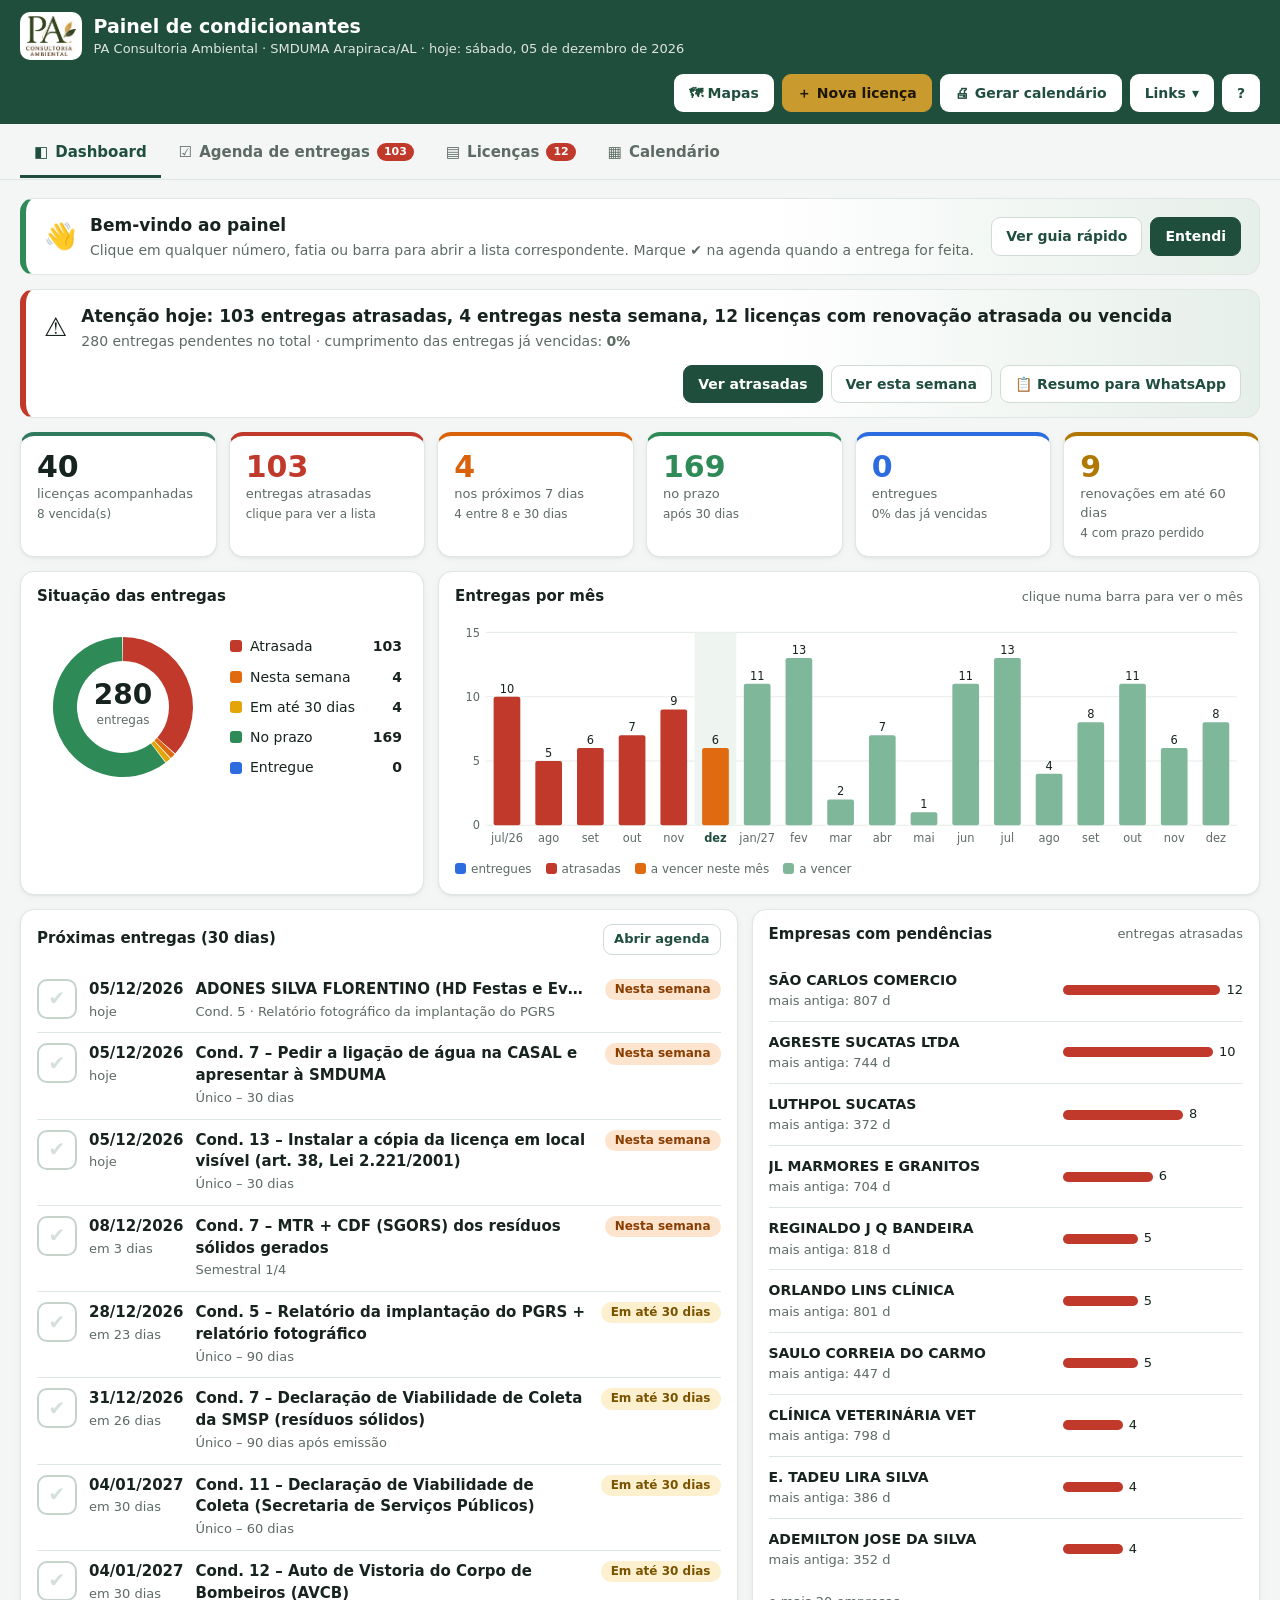
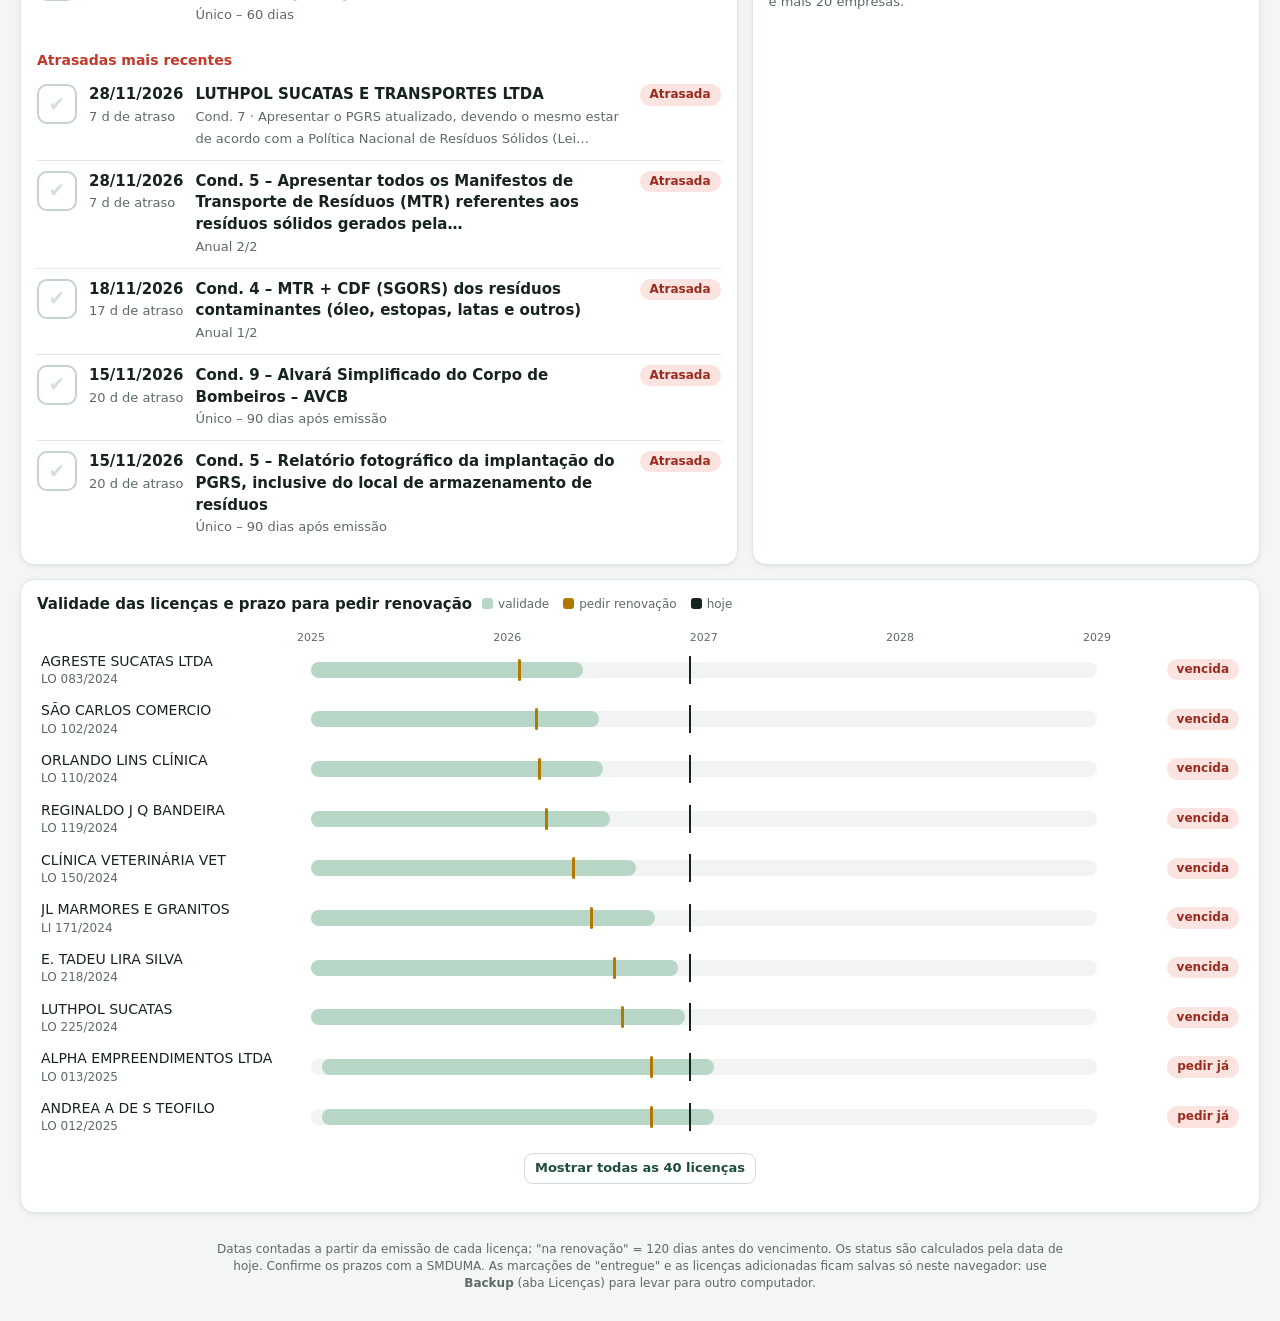
==== painel/index.html @ 6ff0b2ac "Painel de condicionantes com dashboard, integrado ao GeoMapa" ====
<!doctype html>
<html lang="pt-BR">
<head>
<meta charset="utf-8">
<meta name="viewport" content="width=device-width,initial-scale=1">
<meta name="robots" content="noindex,nofollow">
<title>Painel de Condicionantes – PA Consultoria Ambiental</title>
<link rel="icon" href="logo.png">
<link rel="stylesheet" href="painel.css">
</head>
<body>
<header class="topo">
  <div class="marca">
    <img src="logo.png" alt="PA Consultoria Ambiental">
    <div>
      <h1>Painel de condicionantes</h1>
      <p>PA Consultoria Ambiental · SMDUMA Arapiraca/AL · <span id="hoje"></span></p>
    </div>
  </div>
  <div class="acoes-topo">
    <a class="btn claro" href="../" title="GeoMapa: mapas de localização, áreas de influência, solos, clima…">🗺 Mapas</a>
    <button class="btn" id="bAdd" type="button"><span aria-hidden="true">＋</span> Nova licença</button>
    <button class="btn claro" id="bGen" type="button"><span aria-hidden="true">🖨</span> Gerar calendário</button>
    <details class="menu">
      <summary class="btn claro">Links <span aria-hidden="true">▾</span></summary>
      <div class="menu-itens">
        <a target="_blank" rel="noopener" href="https://drive.google.com/drive/folders/1wivzbvHLdpMhCEGJZJw2WgVI0yJBQmaX">📁 Pasta no Drive</a>
        <a target="_blank" rel="noopener" href="https://drive.google.com/drive/folders/1QnI1jaTgVv947vLa1w5iox1MEt_NHwgX">📅 Calendários por empresa</a>
        <a target="_blank" rel="noopener" href="https://docs.google.com/spreadsheets/d/1_EM94xSt45RF1JFJarbFYRyDFWI4pXDGDk1e0CPdX4o">📊 Planilha dashboard</a>
      </div>
    </details>
    <button class="btn icone claro" id="bAjuda" type="button" title="Como usar o painel" aria-label="Como usar o painel">?</button>
  </div>
</header>

<nav class="abas" id="abas" aria-label="Seções do painel">
  <button data-t="dash" class="on"><span aria-hidden="true">◧</span> Dashboard</button>
  <button data-t="ag"><span aria-hidden="true">☑</span> Agenda de entregas <b class="cont" id="cAg"></b></button>
  <button data-t="li"><span aria-hidden="true">▤</span> Licenças <b class="cont" id="cLi"></b></button>
  <button data-t="cl"><span aria-hidden="true">▦</span> Calendário</button>
</nav>

<main>
  <section id="dash" aria-label="Dashboard"></section>
  <section id="ag" hidden aria-label="Agenda de entregas"></section>
  <section id="li" hidden aria-label="Licenças"></section>
  <section id="cl" hidden aria-label="Calendário"></section>
</main>

<footer>
  Datas contadas a partir da emissão de cada licença; "na renovação" = 120 dias antes do vencimento. Os status são
  calculados pela data de hoje. Confirme os prazos com a SMDUMA. As marcações de "entregue" e as licenças adicionadas
  ficam salvas só neste navegador: use <b>Backup</b> (aba Licenças) para levar para outro computador.
</footer>

<div class="toast" id="toast" role="status" aria-live="polite"><span id="toastTxt"></span><button id="toastDesf" type="button" hidden>Desfazer</button></div>

<!-- detalhe da licença -->
<dialog id="dDet" class="painel-lateral"><div class="dh"><div><b id="detT"></b><small id="detS"></small></div><button class="fechar" type="button" data-fecha aria-label="Fechar">×</button></div><div class="db" id="detB"></div></dialog>

<!-- dia do calendário -->
<dialog id="dDia"><div class="dh"><div><b id="diaT"></b></div><button class="fechar" type="button" data-fecha aria-label="Fechar">×</button></div><div class="db" id="diaB"></div></dialog>

<!-- ajuda -->
<dialog id="dAjuda"><div class="dh"><div><b>Como usar o painel</b></div><button class="fechar" type="button" data-fecha aria-label="Fechar">×</button></div>
<div class="db ajuda">
  <ol class="passos">
    <li><b>Dashboard</b> mostra o que precisa de atenção agora: entregas atrasadas, as da semana, as renovações que se aproximam e quais empresas estão com pendências. Clique em qualquer número ou barra para ver a lista.</li>
    <li><b>Agenda de entregas</b> lista todas as condicionantes por data. Quando uma entrega for feita, marque <span class="tag t-ent">✔</span> na linha. Se marcar por engano, use <b>Desfazer</b>.</li>
    <li><b>Licenças</b> mostra cada licença com a validade e o andamento das entregas. Clique em <b>Detalhes</b> para ver tudo de uma empresa ou gerar o calendário em PDF.</li>
    <li><b>Calendário</b> mostra o mês. Clique num dia para ver as entregas dele.</li>
    <li><b>＋ Nova licença</b> cadastra uma licença: as datas das condicionantes são calculadas a partir da emissão.</li>
  </ol>
  <h4>Cores</h4>
  <p class="legenda-cores"><span class="tag t-atr">Atrasada</span> <span class="tag t-sem">Nesta semana</span> <span class="tag t-30">Em até 30 dias</span> <span class="tag t-ok">No prazo</span> <span class="tag t-ent">Entregue</span></p>
  <h4>Atalhos</h4>
  <p><kbd>/</kbd> busca na agenda · <kbd>1</kbd> a <kbd>4</kbd> trocam de aba · <kbd>N</kbd> nova licença</p>
  <p class="mut">As marcações ficam salvas neste navegador. Faça um <b>Backup</b> de vez em quando (aba Licenças) e use <b>Restaurar</b> em outro computador.</p>
</div></dialog>

<!-- nova licença -->
<dialog id="dAdd"><div class="dh"><div><b>Nova licença</b><small>As datas de entrega são calculadas a partir da emissão</small></div><button class="fechar" type="button" data-fecha aria-label="Fechar">×</button></div>
<div class="db"><form id="fAdd">
  <div class="etapa"><span class="num">1</span> Dados da licença</div>
  <div class="fm">
    <label class="w">Empresa (interessado)<input id="fNome" required autocomplete="off"></label>
    <label>CNPJ/CPF<input id="fCnpj" inputmode="numeric"></label>
    <label>Atividade (CNAE)<input id="fCnae"></label>
    <label>Tipo da licença<select id="fTipo"><option value="LO">Licença de Operação (LO)</option><option value="LI">Licença de Instalação (LI)</option><option value="LP">Licença Prévia (LP)</option></select></label>
    <label>Nº da licença<input id="fNum" required placeholder="ex.: 123/2026"></label>
    <label>Data de emissão<input type="date" id="fEmi" required></label>
    <label>Data de vencimento<input type="date" id="fVen" required><small class="mut">Preenchida com 2 anos ao escolher a emissão</small></label>
  </div>
  <div class="etapa"><span class="num">2</span> Condicionantes com entrega</div>
  <p class="mut">Use os atalhos para as condicionantes mais comuns ou preencha: nº, o que entregar e a periodicidade.</p>
  <div class="pre" id="pre"></div>
  <div class="cr cab" aria-hidden="true"><span>Nº</span><span>O que entregar</span><span>Periodicidade</span><span>Dias / data</span><span></span></div>
  <div id="cRows"></div>
  <button type="button" class="btn claro peq" id="bCond">＋ condicionante</button>
  <label class="check"><input type="checkbox" id="fRen" checked> Incluir o pedido de renovação (120 dias antes do vencimento)</label>
  <div class="etapa"><span class="num">3</span> Conferir e salvar</div>
  <div id="prev" class="prev"></div>
  <div class="rodape-form">
    <button type="button" class="btn claro" data-fecha>Cancelar</button>
    <button class="btn" value="0">Salvar</button>
    <button class="btn" value="1">Salvar e gerar calendário</button>
  </div>
</form></div></dialog>

<!-- gerar calendário -->
<dialog id="dGen"><div class="dh"><div><b>Gerar calendário da licença</b></div><button class="fechar" type="button" data-fecha aria-label="Fechar">×</button></div>
<div class="db">
  <label class="mut">Licença<input id="gBusca" list="gLista" placeholder="Digite o nome da empresa…" autocomplete="off"></label>
  <datalist id="gLista"></datalist>
  <p class="mut">Abre o calendário (tabela de entregas e calendário mensal) pronto para imprimir. Na janela de impressão escolha "Salvar como PDF" e orientação paisagem.</p>
  <div class="rodape-form"><button class="btn" id="bGenOk" type="button">Gerar / imprimir PDF</button></div>
</div></dialog>

<script src="painel.js"></script>
</body>
</html>
---- painel/painel.css ----
:root {
  --g: #1f4e3d; --g2: #2f7a5e; --g3: #e6efe9; --ouro: #c99a2e; --bg: #f3f6f4; --c: #fff; --t: #17231e; --m: #5d6b64;
  --ln: #dfe7e2; --red: #c0392b; --red2: #fbe3e0; --lar: #d9620b; --lar2: #fde4cf; --amb: #b07800; --amb2: #fdf0cf;
  --ok: #2e8b57; --ok2: #dff3e6; --blu: #2d6cdf; --blu2: #dfe8fb; --sombra: 0 1px 2px #0000000d, 0 2px 8px #0000000a;
}
* { box-sizing: border-box; }
html { scroll-padding-top: 70px; }
body { margin: 0; font: 15px/1.45 system-ui, "Segoe UI", Roboto, sans-serif; background: var(--bg); color: var(--t); }
button, input, select, textarea { font: inherit; color: inherit; }
a { color: var(--g2); }
[hidden] { display: none !important; }
.mut { color: var(--m); font-size: 13px; }
kbd { border: 1px solid var(--ln); border-bottom-width: 2px; border-radius: 4px; padding: 0 5px; font-size: 12px; background: #fff; }

/* topo */
.topo { background: var(--g); color: #fff; padding: 12px 20px; display: flex; gap: 14px; align-items: center; flex-wrap: wrap; }
.marca { display: flex; gap: 12px; align-items: center; min-width: 0; }
.marca img { height: 48px; background: #fff; border-radius: 10px; padding: 4px 6px; }
.marca h1 { font-size: 19px; margin: 0; }
.marca p { margin: 0; font-size: 13px; opacity: .85; }
.acoes-topo { margin-left: auto; display: flex; gap: 8px; flex-wrap: wrap; align-items: center; }
.btn { display: inline-flex; align-items: center; gap: 6px; background: var(--g); color: #fff; border: 1px solid var(--g); border-radius: 9px;
       padding: 8px 14px; cursor: pointer; text-decoration: none; font-weight: 600; font-size: 14px; white-space: nowrap; }
.btn:hover { filter: brightness(1.08); }
.btn.claro { background: #fff; color: var(--g); border-color: #cfdcd4; }
.btn.claro:hover { background: var(--g3); filter: none; }
.btn.perigo { background: #fff; color: var(--red); border-color: #efc2bc; }
.btn.peq { padding: 5px 10px; font-size: 13px; }
.btn.icone { width: 38px; justify-content: center; padding: 8px 0; }
.topo .btn { border-color: #ffffff55; }
.topo .btn:not(.claro) { background: var(--ouro); border-color: var(--ouro); color: #1d1606; }
.menu { position: relative; }
.menu summary { list-style: none; }
.menu summary::-webkit-details-marker { display: none; }
.menu-itens { position: absolute; right: 0; top: calc(100% + 6px); background: #fff; border: 1px solid var(--ln); border-radius: 10px;
              box-shadow: 0 8px 24px #0002; padding: 6px; z-index: 30; min-width: 230px; }
.menu-itens a { display: block; padding: 8px 10px; border-radius: 7px; color: var(--t); text-decoration: none; font-size: 14px; }
.menu-itens a:hover { background: var(--g3); }

/* abas */
.abas { position: sticky; top: 0; z-index: 20; display: flex; gap: 4px; padding: 8px 20px 0; background: var(--bg);
        border-bottom: 1px solid var(--ln); overflow-x: auto; }
.abas button { border: 0; background: none; padding: 10px 14px 12px; cursor: pointer; color: var(--m); font-weight: 600;
               border-bottom: 3px solid transparent; white-space: nowrap; display: flex; gap: 7px; align-items: center; }
.abas button:hover { color: var(--g); }
.abas button.on { color: var(--g); border-bottom-color: var(--g); }
.cont { background: var(--red); color: #fff; border-radius: 999px; font-size: 11px; padding: 1px 7px; min-width: 20px; text-align: center; }
.cont:empty { display: none; }

main { max-width: 1280px; margin: 0 auto; padding: 18px 20px; }
footer { text-align: center; color: var(--m); font-size: 12px; padding: 10px 20px 28px; max-width: 900px; margin: 0 auto; }

/* cartões e grade */
.card { background: var(--c); border: 1px solid var(--ln); border-radius: 14px; box-shadow: var(--sombra); }
.card > h3, .card-cab h3 { font-size: 15px; margin: 0; }
.card-cab { display: flex; align-items: center; gap: 10px; padding: 14px 16px 6px; flex-wrap: wrap; }
.card-cab .mut { margin-left: auto; }
.card-corpo { padding: 8px 16px 16px; }
.grade { display: grid; grid-template-columns: repeat(12, 1fr); gap: 14px; }
.c3 { grid-column: span 3; } .c4 { grid-column: span 4; } .c5 { grid-column: span 5; } .c6 { grid-column: span 6; }
.c7 { grid-column: span 7; } .c8 { grid-column: span 8; } .c12 { grid-column: span 12; }
@media (max-width: 980px) { .c3, .c4, .c5, .c6, .c7, .c8 { grid-column: span 12; } }

/* alerta do dia */
.alerta { display: flex; gap: 14px; align-items: center; padding: 14px 18px; border-radius: 14px; margin-bottom: 14px; flex-wrap: wrap;
          background: linear-gradient(90deg, #fff 0%, #fff 60%, var(--g3) 100%); border: 1px solid var(--ln); border-left: 6px solid var(--red); }
.alerta.bom { border-left-color: var(--ok); }
.alerta .ic { font-size: 26px; }
.alerta h2 { font-size: 17px; margin: 0; }
.alerta p { margin: 2px 0 0; color: var(--m); font-size: 14px; }
.alerta .acoes { margin-left: auto; display: flex; gap: 8px; flex-wrap: wrap; }

/* indicadores */
.kpis { display: grid; grid-template-columns: repeat(auto-fit, minmax(160px, 1fr)); gap: 12px; margin-bottom: 14px; }
.k { background: var(--c); border: 1px solid var(--ln); border-radius: 14px; padding: 14px 16px; cursor: pointer; text-align: left;
     box-shadow: var(--sombra); display: flex; flex-direction: column; gap: 2px; border-top: 4px solid var(--g2); transition: transform .12s; }
.k:hover { transform: translateY(-2px); }
.k b { font-size: 30px; line-height: 1.1; }
.k span { color: var(--m); font-size: 13px; }
.k small { color: var(--m); font-size: 12px; }
.k.r { border-top-color: var(--red); } .k.r b { color: var(--red); }
.k.l { border-top-color: var(--lar); } .k.l b { color: var(--lar); }
.k.a { border-top-color: var(--amb); } .k.a b { color: var(--amb); }
.k.o { border-top-color: var(--ok); } .k.o b { color: var(--ok); }
.k.b { border-top-color: var(--blu); } .k.b b { color: var(--blu); }

/* gráficos */
.rosca { display: flex; gap: 18px; align-items: center; flex-wrap: wrap; justify-content: center; }
.rosca svg { width: 170px; height: 170px; flex: none; }
.rosca .fatia { cursor: pointer; transition: opacity .15s; }
.rosca .fatia:hover { opacity: .8; }
.leg-lista { list-style: none; margin: 0; padding: 0; display: flex; flex-direction: column; gap: 6px; min-width: 180px; }
.leg-lista li { display: flex; align-items: center; gap: 8px; font-size: 14px; cursor: pointer; border-radius: 6px; padding: 2px 4px; }
.leg-lista li:hover { background: var(--g3); }
.leg-lista i { width: 12px; height: 12px; border-radius: 3px; flex: none; }
.leg-lista b { margin-left: auto; }
.barras svg { width: 100%; height: auto; display: block; }
.barras .col { cursor: pointer; }
.barras .col:hover rect { opacity: .85; }
.leg-linha { display: flex; gap: 14px; flex-wrap: wrap; font-size: 12px; color: var(--m); }
.leg-linha i { display: inline-block; width: 11px; height: 11px; border-radius: 3px; margin-right: 5px; vertical-align: -1px; }
.medidor { display: flex; align-items: center; gap: 14px; }
.medidor .num { font-size: 34px; font-weight: 700; color: var(--g); }
.trilho { height: 10px; background: var(--g3); border-radius: 999px; overflow: hidden; flex: 1; }
.trilho i { display: block; height: 100%; background: var(--g2); border-radius: 999px; }

/* listas */
.lista { list-style: none; margin: 0; padding: 0; }
.lista li { display: flex; gap: 12px; align-items: flex-start; padding: 10px 0; border-top: 1px solid var(--ln); }
.lista li:first-child { border-top: 0; }
.lista .data { min-width: 74px; }
.lista .data b { display: block; }
.lista .txt { flex: 1; min-width: 0; }
.lista .txt b { display: block; overflow: hidden; text-overflow: ellipsis; white-space: nowrap; }
.vazio { color: var(--m); padding: 16px 0; text-align: center; }
.rank li { align-items: center; cursor: pointer; }
.rank li:hover { background: #fafcfb; }
.rank .nome { flex: 1; min-width: 0; overflow: hidden; text-overflow: ellipsis; white-space: nowrap; font-size: 14px; }
.rank .bar { width: 38%; display: flex; gap: 6px; align-items: center; font-size: 13px; }
.rank .bar i { display: block; height: 10px; border-radius: 999px; background: var(--red); }

/* linha do tempo das licenças */
.gantt { display: flex; flex-direction: column; gap: 2px; }
.gl { display: grid; grid-template-columns: minmax(150px, 260px) 1fr 132px; gap: 10px; align-items: center; padding: 5px 4px; border-radius: 8px; cursor: pointer; }
.gl:hover { background: #f6faf8; }
.gl .nome { overflow: hidden; text-overflow: ellipsis; white-space: nowrap; font-size: 14px; }
.gl .nome small { display: block; color: var(--m); font-size: 12px; }
.gt { position: relative; height: 16px; background: #f1f4f2; border-radius: 999px; }
.gt .v { position: absolute; top: 0; bottom: 0; border-radius: 999px; background: #b8d6c6; }
.gt .r { position: absolute; top: -3px; bottom: -3px; width: 3px; background: var(--amb); border-radius: 2px; }
.gt .h { position: absolute; top: -6px; bottom: -6px; width: 2px; background: var(--t); }
.gl .quando { font-size: 13px; text-align: right; }
.gantt-eixo { display: grid; grid-template-columns: minmax(150px, 260px) 1fr 132px; gap: 10px; font-size: 11px; color: var(--m); padding: 0 4px; }
.gantt-eixo .eixo { position: relative; height: 16px; }
.gantt-eixo .eixo span { position: absolute; transform: translateX(-50%); white-space: nowrap; }
@media (max-width: 700px) { .gl, .gantt-eixo { grid-template-columns: 1fr; } .gl .quando { text-align: left; } .gantt-eixo .eixo { display: none; } }

/* etiquetas */
.tag { display: inline-block; border-radius: 999px; padding: 2px 10px; font-size: 12px; font-weight: 700; white-space: nowrap; }
.t-atr { background: var(--red2); color: #9a2a1e; } .t-sem { background: var(--lar2); color: #8a3d00; }
.t-30 { background: var(--amb2); color: #7a5300; } .t-ok { background: var(--ok2); color: #1d6b40; }
.t-ent { background: var(--blu2); color: #1f4fa8; } .t-ven { background: #eee; color: #555; }

/* barra de filtros */
.filtros { display: flex; gap: 10px; flex-wrap: wrap; margin-bottom: 10px; align-items: center; }
.filtros input[type=search], .filtros select { padding: 9px 12px; border: 1px solid var(--ln); border-radius: 9px; background: #fff; }
.filtros input[type=search] { flex: 1; min-width: 260px; }
.filtros select { max-width: 320px; }
.lista .txt b.sem-emp { white-space: normal; }
@media (max-width: 700px) { .filtros input[type=search], .filtros select { flex: 1 1 100%; max-width: none; min-width: 0; } .acoes-topo { margin-left: 0; } }
.chips { display: flex; gap: 8px; flex-wrap: wrap; margin-bottom: 10px; }
.chip { border: 1px solid var(--ln); background: #fff; border-radius: 999px; padding: 6px 13px; cursor: pointer; font-size: 14px; display: inline-flex; gap: 6px; align-items: center; }
.chip b { background: #eef2f0; border-radius: 999px; padding: 0 7px; font-size: 12px; }
.chip.on { background: var(--g); color: #fff; border-color: var(--g); } .chip.on b { background: #ffffff33; }
.chip.r.on { background: var(--red); border-color: var(--red); } .chip.l.on { background: var(--lar); border-color: var(--lar); }
.chip.a.on { background: var(--amb); border-color: var(--amb); } .chip.o.on { background: var(--ok); border-color: var(--ok); }
.chip.b.on { background: var(--blu); border-color: var(--blu); }
.resumo-filtro { font-size: 13px; color: var(--m); margin: 0 0 8px; }
.ferramentas { display: flex; gap: 8px; flex-wrap: wrap; margin: 12px 0; }

/* agenda */
.mes-cab { position: sticky; top: 52px; z-index: 5; background: var(--bg); padding: 12px 2px 6px; font-weight: 700; color: var(--g);
           display: flex; gap: 10px; align-items: baseline; }
.mes-cab .mut { text-transform: none; font-weight: 400; }
.ent { display: grid; grid-template-columns: 46px 100px 1fr auto; gap: 12px; align-items: center; padding: 10px 14px;
       background: #fff; border: 1px solid var(--ln); border-radius: 12px; margin-bottom: 6px; border-left: 5px solid var(--ok); }
.ent.atr { border-left-color: var(--red); } .ent.sem { border-left-color: var(--lar); } .ent.d30 { border-left-color: var(--amb); }
.ent.feito { border-left-color: var(--blu); background: #fafbfd; }
.ent.feito .oque { text-decoration: line-through; color: var(--m); }
.ent .data b { display: block; }
.ent .oque b { display: block; }
.ent .oque a { font-size: 13px; }
.ent .lado { display: flex; flex-direction: column; align-items: flex-end; gap: 4px; }
.marcar { width: 40px; height: 40px; border-radius: 10px; border: 2px solid #c5d3cb; background: #fff; cursor: pointer; font-size: 20px; color: #d5e0da;
          display: grid; place-items: center; transition: .15s; }
.marcar:hover { border-color: var(--blu); color: #9fb6e6; }
.marcar.on { background: var(--blu); border-color: var(--blu); color: #fff; }
@media (max-width: 700px) {
  .ent { grid-template-columns: 44px 1fr; }
  .ent .data { grid-column: 2; }
  .ent .oque { grid-column: 1 / -1; }
  .ent .lado { grid-column: 1 / -1; flex-direction: row; justify-content: space-between; align-items: center; }
  .ent .marcar { grid-row: 1; }
}
.mais { display: block; margin: 12px auto; }

/* licenças */
.lic-grade { display: grid; grid-template-columns: repeat(auto-fill, minmax(330px, 1fr)); gap: 12px; }
.lic { padding: 14px 16px; display: flex; flex-direction: column; gap: 8px; border-top: 4px solid var(--ok); }
.lic.atr { border-top-color: var(--red); } .lic.a { border-top-color: var(--amb); }
.lic h3 { margin: 0; font-size: 15px; }
.lic .linha { display: flex; gap: 8px; align-items: center; flex-wrap: wrap; font-size: 13px; color: var(--m); }
.lic .val { display: flex; justify-content: space-between; font-size: 12px; color: var(--m); }
.lic .acoes { display: flex; gap: 6px; flex-wrap: wrap; margin-top: auto; padding-top: 4px; }
.prog { display: flex; height: 8px; border-radius: 999px; overflow: hidden; background: #eef2f0; }
.prog i { display: block; height: 100%; }

/* calendário */
.mh { display: flex; align-items: center; gap: 8px; margin-bottom: 10px; flex-wrap: wrap; }
.mh h3 { margin: 0 8px; min-width: 180px; text-align: center; }
.cal { display: grid; grid-template-columns: repeat(7, 1fr); gap: 1px; background: var(--ln); border-radius: 12px; overflow: hidden; }
.cal > div { background: #fff; min-height: 96px; padding: 5px; font-size: 12px; cursor: pointer; display: flex; flex-direction: column; gap: 2px; }
.cal > div:hover { background: #f8fbf9; }
.cal .h { min-height: 0; background: #eaf1ed; font-weight: 700; text-align: center; cursor: default; }
.cal .o { background: #f5f7f6; cursor: default; }
.cal .hoje { outline: 2px solid var(--g2); outline-offset: -2px; }
.cal .dn { font-weight: 700; }
.ev { display: block; padding: 1px 5px; border-radius: 4px; background: var(--ok2); color: #1d6b40; white-space: nowrap; overflow: hidden; text-overflow: ellipsis; }
.ev.atr { background: var(--red2); color: #9a2a1e; } .ev.d30, .ev.sem { background: var(--amb2); color: #6b4500; }
.ev.feito { background: var(--blu2); color: #1f4fa8; text-decoration: line-through; } .ev.ven { background: #ecdcf8; color: #5c2a85; }
@media (max-width: 700px) { .cal > div { min-height: 58px; } .cal .ev { font-size: 0; height: 6px; padding: 0; } }

/* diálogos */
dialog { border: 0; border-radius: 16px; max-width: 820px; width: 94%; padding: 0; box-shadow: 0 20px 60px #0004; }
dialog::backdrop { background: #0d1a1466; }
dialog.painel-lateral { margin-right: 0; margin-top: 0; height: 100%; max-height: 100%; border-radius: 16px 0 0 16px; max-width: 640px; }
.dh { background: var(--g); color: #fff; padding: 14px 18px; display: flex; gap: 10px; align-items: flex-start; position: sticky; top: 0; z-index: 2; }
.dh small { display: block; opacity: .85; font-size: 13px; }
.fechar { margin-left: auto; background: none; border: 0; color: #fff; font-size: 26px; line-height: 1; cursor: pointer; }
.db { padding: 16px 18px; }
dialog:not(.painel-lateral) .db { max-height: 75vh; overflow: auto; }
.det-id { display: grid; grid-template-columns: repeat(auto-fit, minmax(140px, 1fr)); gap: 8px; margin-bottom: 12px; }
.det-id div { background: var(--g3); border-radius: 8px; padding: 7px 10px; font-size: 14px; }
.det-id b { display: block; font-size: 10px; text-transform: uppercase; color: var(--m); letter-spacing: .04em; }
.ajuda .passos li { margin-bottom: 8px; }
.ajuda h4 { margin: 14px 0 6px; }

/* formulário */
.etapa { display: flex; gap: 8px; align-items: center; font-weight: 700; color: var(--g); margin: 16px 0 8px; }
.etapa:first-child { margin-top: 0; }
.etapa .num { width: 24px; height: 24px; border-radius: 50%; background: var(--g); color: #fff; display: grid; place-items: center; font-size: 13px; }
.fm { display: grid; grid-template-columns: 1fr 1fr; gap: 10px; }
.fm label { display: flex; flex-direction: column; gap: 3px; font-size: 12px; color: var(--m); font-weight: 600; }
.fm .w { grid-column: 1 / -1; }
.fm input, .fm select, .filtros-g input, #gBusca { padding: 8px 10px; border: 1px solid var(--ln); border-radius: 8px; width: 100%; font-weight: 400; color: var(--t); }
#gBusca { margin: 6px 0 10px; font-size: 15px; }
.cr { display: grid; grid-template-columns: 56px 1fr 190px 120px 34px; gap: 6px; margin-bottom: 6px; }
.cr.cab { font-size: 11px; color: var(--m); font-weight: 700; text-transform: uppercase; margin-bottom: 2px; }
.cr input, .cr select { padding: 7px; border: 1px solid var(--ln); border-radius: 8px; min-width: 0; }
.cr .x { border: 1px solid #efc2bc; color: var(--red); background: #fff; border-radius: 8px; cursor: pointer; }
.pre { display: flex; gap: 6px; flex-wrap: wrap; margin: 6px 0 10px; }
.pre button { border: 1px dashed var(--g2); background: #f4faf6; color: var(--g); border-radius: 999px; padding: 4px 10px; font-size: 13px; cursor: pointer; }
.check { display: flex; gap: 8px; align-items: center; font-size: 14px; margin: 10px 0; }
.check input { width: 18px; height: 18px; }
.prev { background: #f7faf8; border: 1px solid var(--ln); border-radius: 10px; padding: 10px 12px; font-size: 13px; max-height: 200px; overflow: auto; }
.prev table { width: 100%; border-collapse: collapse; }
.prev td { padding: 3px 6px; border-bottom: 1px solid var(--ln); }
.rodape-form { display: flex; gap: 8px; justify-content: flex-end; flex-wrap: wrap; margin-top: 14px; }
@media (max-width: 700px) { .fm { grid-template-columns: 1fr; } .cr { grid-template-columns: 50px 1fr 1fr; } .cr.cab { display: none; } }

table.t { width: 100%; border-collapse: collapse; }
.t td, .t th { padding: 8px 8px; border-bottom: 1px solid var(--ln); text-align: left; vertical-align: top; }
.t th { font-size: 11px; text-transform: uppercase; color: var(--m); letter-spacing: .04em; }

/* aviso */
.toast { position: fixed; bottom: 22px; left: 50%; transform: translate(-50%, 20px); background: #17231e; color: #fff; padding: 10px 12px 10px 18px;
         border-radius: 12px; z-index: 99; opacity: 0; transition: .25s; pointer-events: none; display: flex; gap: 14px; align-items: center; box-shadow: 0 8px 24px #0004; }
.toast.on { opacity: 1; transform: translate(-50%, 0); pointer-events: auto; }
.toast button { background: none; border: 1px solid #ffffff55; color: #ffd875; border-radius: 8px; padding: 4px 10px; cursor: pointer; font-weight: 700; }

/* impressão da agenda */
@media print {
  .topo .acoes-topo, .abas, .filtros, .chips, .ferramentas, footer, .marcar, .mais { display: none !important; }
  body { background: #fff; } main { padding: 0; } .ent { break-inside: avoid; box-shadow: none; } .mes-cab { position: static; }
}
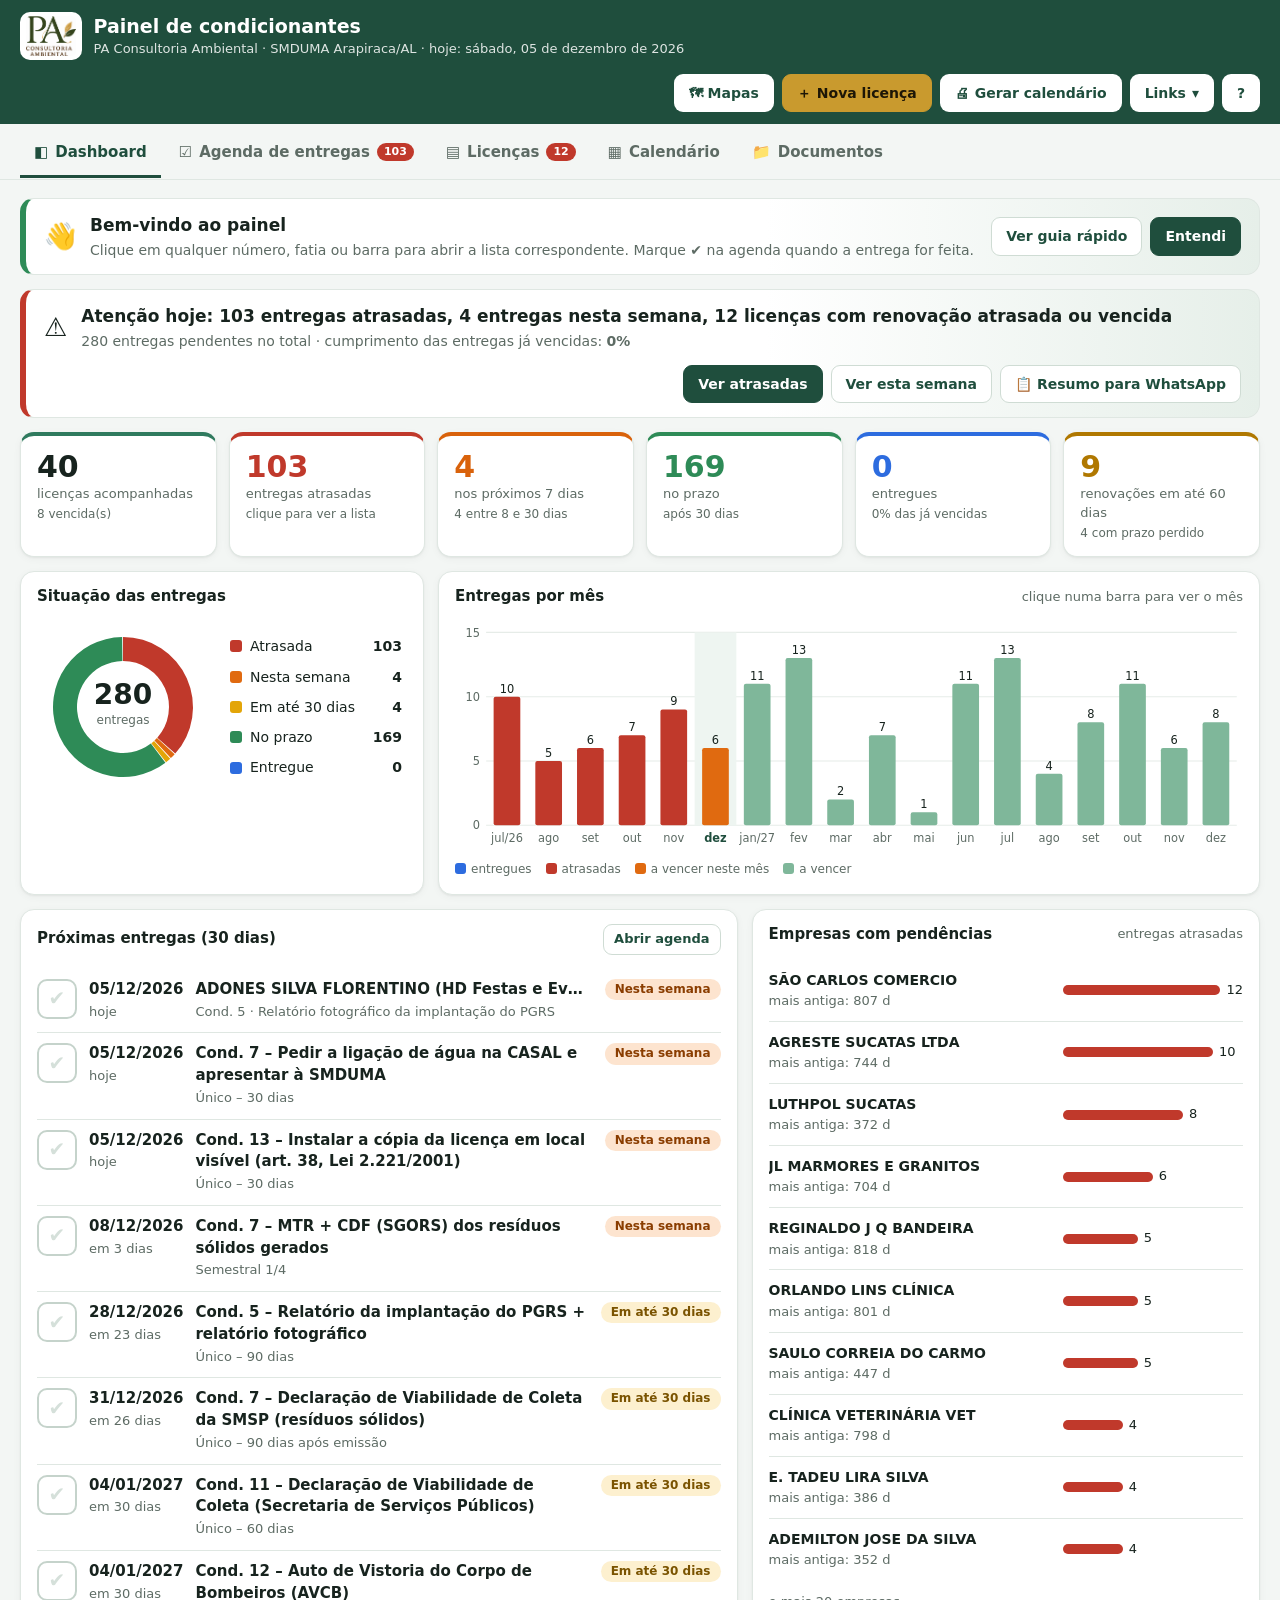
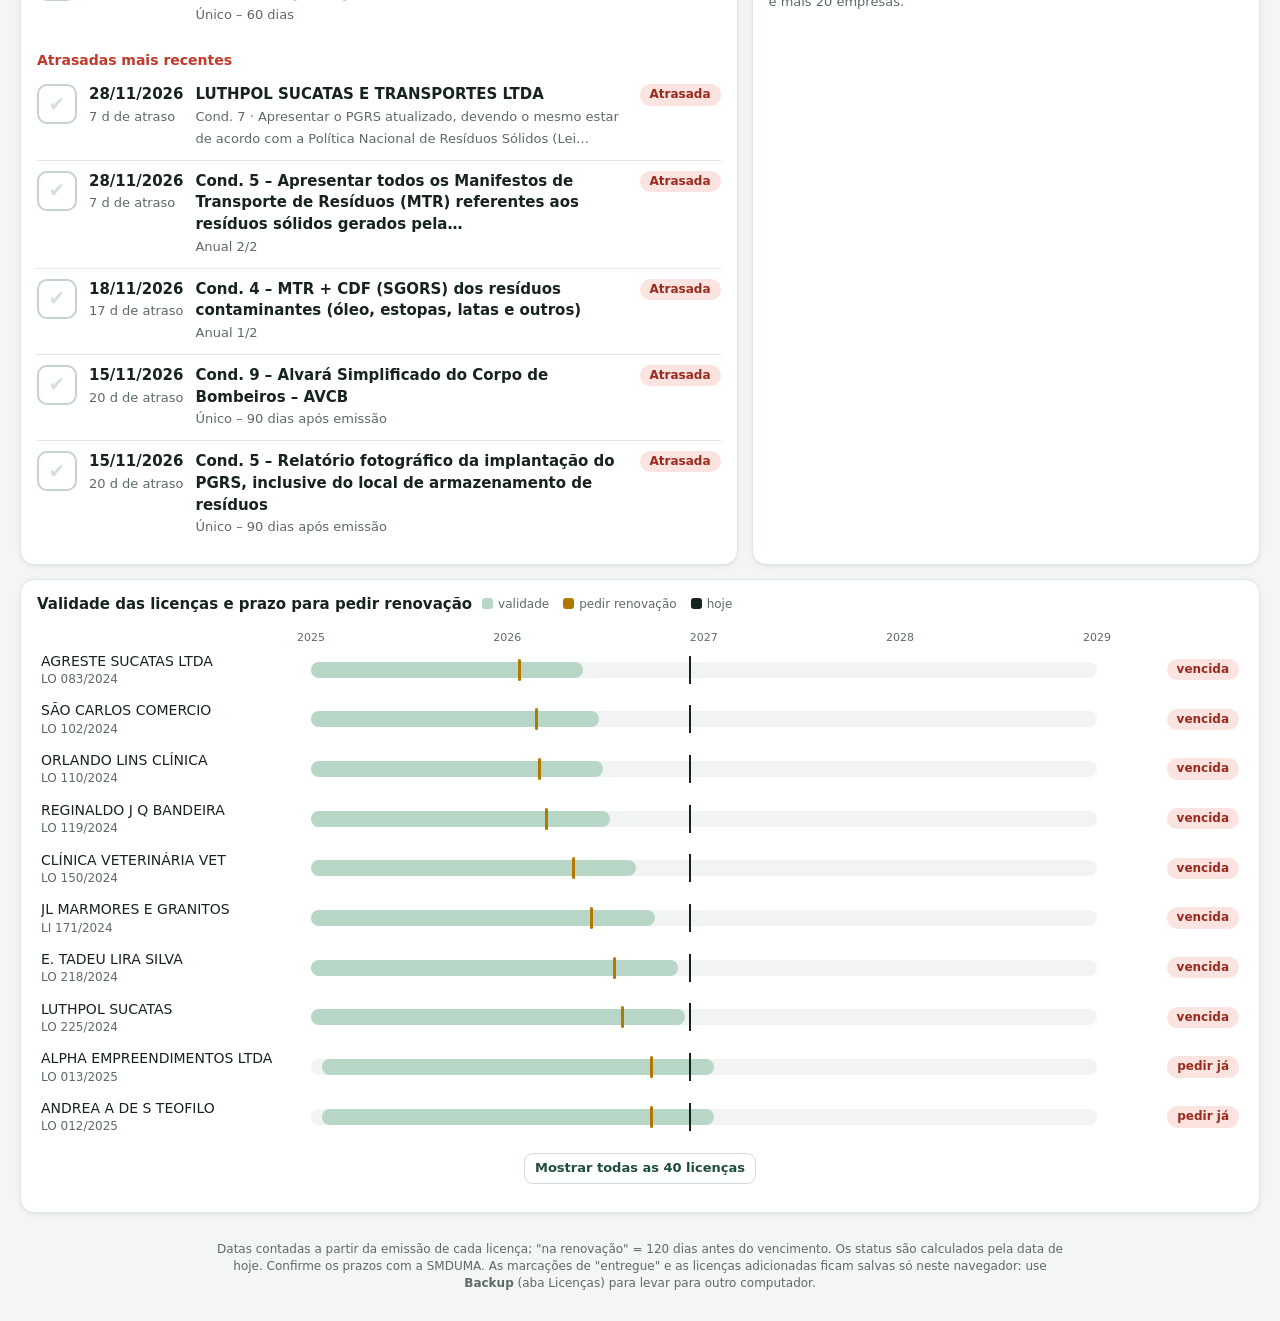
==== commit 2851cb0a: "Painel: aba Documentos (checklist SMDUMA/IMA)" ====
--- a/painel/index.html
+++ b/painel/index.html
@@ -6,7 +6,7 @@
 <meta name="robots" content="noindex,nofollow">
 <title>Painel de Condicionantes – PA Consultoria Ambiental</title>
 <link rel="icon" href="logo.png">
-<link rel="stylesheet" href="painel.css">
+<link rel="stylesheet" href="painel.css?v=20261114">
 </head>
 <body>
 <header class="topo">
@@ -38,6 +38,7 @@
   <button data-t="ag"><span aria-hidden="true">☑</span> Agenda de entregas <b class="cont" id="cAg"></b></button>
   <button data-t="li"><span aria-hidden="true">▤</span> Licenças <b class="cont" id="cLi"></b></button>
   <button data-t="cl"><span aria-hidden="true">▦</span> Calendário</button>
+  <button data-t="doc"><span aria-hidden="true">📁</span> Documentos</button>
 </nav>
 
 <main>
@@ -45,6 +46,7 @@
   <section id="ag" hidden aria-label="Agenda de entregas"></section>
   <section id="li" hidden aria-label="Licenças"></section>
   <section id="cl" hidden aria-label="Calendário"></section>
+  <section id="doc" hidden aria-label="Documentos por empresa"></section>
 </main>
 
 <footer>
@@ -69,12 +71,13 @@
     <li><b>Agenda de entregas</b> lista todas as condicionantes por data. Quando uma entrega for feita, marque <span class="tag t-ent">✔</span> na linha. Se marcar por engano, use <b>Desfazer</b>.</li>
     <li><b>Licenças</b> mostra cada licença com a validade e o andamento das entregas. Clique em <b>Detalhes</b> para ver tudo de uma empresa ou gerar o calendário em PDF.</li>
     <li><b>Calendário</b> mostra o mês. Clique num dia para ver as entregas dele.</li>
+    <li><b>Documentos</b> tem o checklist de cada empresa pelo órgão certo (<b>SMDUMA</b> – 26 campos do Integra, ou <b>IMA/AL</b> – lista da PA) e uma pasta para anexar os arquivos. Os arquivos ficam guardados só neste navegador.</li>
     <li><b>＋ Nova licença</b> cadastra uma licença: as datas das condicionantes são calculadas a partir da emissão.</li>
   </ol>
   <h4>Cores</h4>
   <p class="legenda-cores"><span class="tag t-atr">Atrasada</span> <span class="tag t-sem">Nesta semana</span> <span class="tag t-30">Em até 30 dias</span> <span class="tag t-ok">No prazo</span> <span class="tag t-ent">Entregue</span></p>
   <h4>Atalhos</h4>
-  <p><kbd>/</kbd> busca na agenda · <kbd>1</kbd> a <kbd>4</kbd> trocam de aba · <kbd>N</kbd> nova licença</p>
+  <p><kbd>/</kbd> busca na agenda · <kbd>1</kbd> a <kbd>5</kbd> trocam de aba · <kbd>N</kbd> nova licença</p>
   <p class="mut">As marcações ficam salvas neste navegador. Faça um <b>Backup</b> de vez em quando (aba Licenças) e use <b>Restaurar</b> em outro computador.</p>
 </div></dialog>
 
@@ -116,6 +119,7 @@
   <div class="rodape-form"><button class="btn" id="bGenOk" type="button">Gerar / imprimir PDF</button></div>
 </div></dialog>
 
-<script src="painel.js"></script>
+<script src="painel.js?v=20261114"></script>
+<script src="documentos.js?v=20261114"></script>
 </body>
 </html>
--- a/painel/painel.css
+++ b/painel/painel.css
@@ -263,3 +263,40 @@
   .topo .acoes-topo, .abas, .filtros, .chips, .ferramentas, footer, .marcar, .mais { display: none !important; }
   body { background: #fff; } main { padding: 0; } .ent { break-inside: avoid; box-shadow: none; } .mes-cab { position: static; }
 }
+
+/* ── aba Documentos (checklist SMDUMA / IMA e pasta por empresa) ── */
+.doc-grade { display: grid; grid-template-columns: 290px 1fr; gap: 16px; align-items: start; }
+.doc-emps { padding: 10px; position: sticky; top: 60px; max-height: calc(100vh - 80px); display: flex; flex-direction: column; gap: 8px; }
+.doc-emps ul { list-style: none; margin: 0; padding: 0; overflow-y: auto; display: flex; flex-direction: column; gap: 4px; }
+.doc-emps li button { width: 100%; text-align: left; background: none; border: 1px solid transparent; border-radius: 10px; padding: 8px 10px;
+  cursor: pointer; display: flex; flex-direction: column; gap: 2px; font: inherit; color: var(--t); }
+.doc-emps li button:hover { background: var(--g3); }
+.doc-emps li button.on { background: var(--g3); border-color: #cfdcd4; }
+.doc-emps li b { font-size: 13.5px; } .doc-emps li small { font-size: 11.5px; color: var(--m); }
+.doc-busca input, .doc-tab input, .doc-tab select, .doc-orgao select { width: 100%; font: inherit; font-size: 13px; padding: 6px 8px;
+  border: 1px solid var(--ln); border-radius: 8px; background: #fff; color: var(--t); }
+.mini { display: block; height: 4px; border-radius: 99px; background: #eef2f0; overflow: hidden; }
+.mini i { display: block; height: 100%; background: var(--ok); }
+.doc-corpo { padding: 18px 20px; min-width: 0; }
+.doc-cab { display: flex; justify-content: space-between; gap: 16px; flex-wrap: wrap; align-items: flex-start; }
+.doc-cab h2 { margin: 0 0 2px; font-size: 19px; } .doc-orgao { font-size: 12px; color: var(--m); min-width: 280px; }
+.doc-corpo .val { display: flex; justify-content: space-between; font-size: 13px; color: var(--m); margin: 12px 0 4px; }
+.doc-fonte { margin: 0 0 8px; font-style: italic; }
+.doc-tab { width: 100%; border-collapse: collapse; font-size: 13px; }
+.doc-tab th { text-align: left; font-size: 11px; text-transform: uppercase; letter-spacing: .5px; color: var(--m); padding: 8px 6px; border-bottom: 2px solid var(--ln); }
+.doc-tab td { padding: 8px 6px; border-bottom: 1px solid var(--ln); vertical-align: top; }
+.doc-tab td:nth-child(1) { width: 34px; color: var(--m); font-weight: 700; }
+.doc-tab td:nth-child(2) small { display: block; color: var(--m); font-size: 12px; margin-top: 2px; }
+.doc-tab td:nth-child(3) { width: 150px; } .doc-tab td:nth-child(4) { width: 200px; } .doc-tab td:nth-child(5) { width: 210px; }
+.doc-tab .ob { font-size: 10px; padding: 1px 6px; }
+.doc-tab tr.feito td:nth-child(2) b { color: var(--m); }
+.doc-tab tr.feito { background: #f7fbf8; }
+.doc-g td { background: var(--g3); font-weight: 700; color: var(--g); font-size: 12px; text-transform: uppercase; letter-spacing: .6px; }
+.doc-arqs { display: flex; flex-wrap: wrap; gap: 4px; align-items: center; }
+.chip { display: inline-flex; align-items: center; gap: 2px; background: var(--blu2); border-radius: 999px; padding: 2px 4px 2px 9px; font-size: 12px; }
+.chip a { color: #1f4fa8; text-decoration: none; } .chip button { border: 0; background: none; cursor: pointer; color: #1f4fa8; font-size: 14px; line-height: 1; }
+@media (max-width: 900px) { .doc-grade { grid-template-columns: 1fr; } .doc-emps { position: static; max-height: 260px; }
+  .doc-tab thead { display: none; } .doc-tab tr { display: grid; grid-template-columns: 34px 1fr; } .doc-tab td { border: 0; width: auto !important; }
+  .doc-tab td:nth-child(n+3) { grid-column: 2; padding-top: 0; } .doc-tab tr { border-bottom: 1px solid var(--ln); } }
+@media print { body.imprimindo-doc .doc-emps, body.imprimindo-doc .doc-arqs label, body.imprimindo-doc .doc-busca { display: none !important; }
+  body.imprimindo-doc .doc-grade { display: block; } body.imprimindo-doc .doc-tab select, body.imprimindo-doc .doc-tab input { border: 0; padding: 0; appearance: none; } }
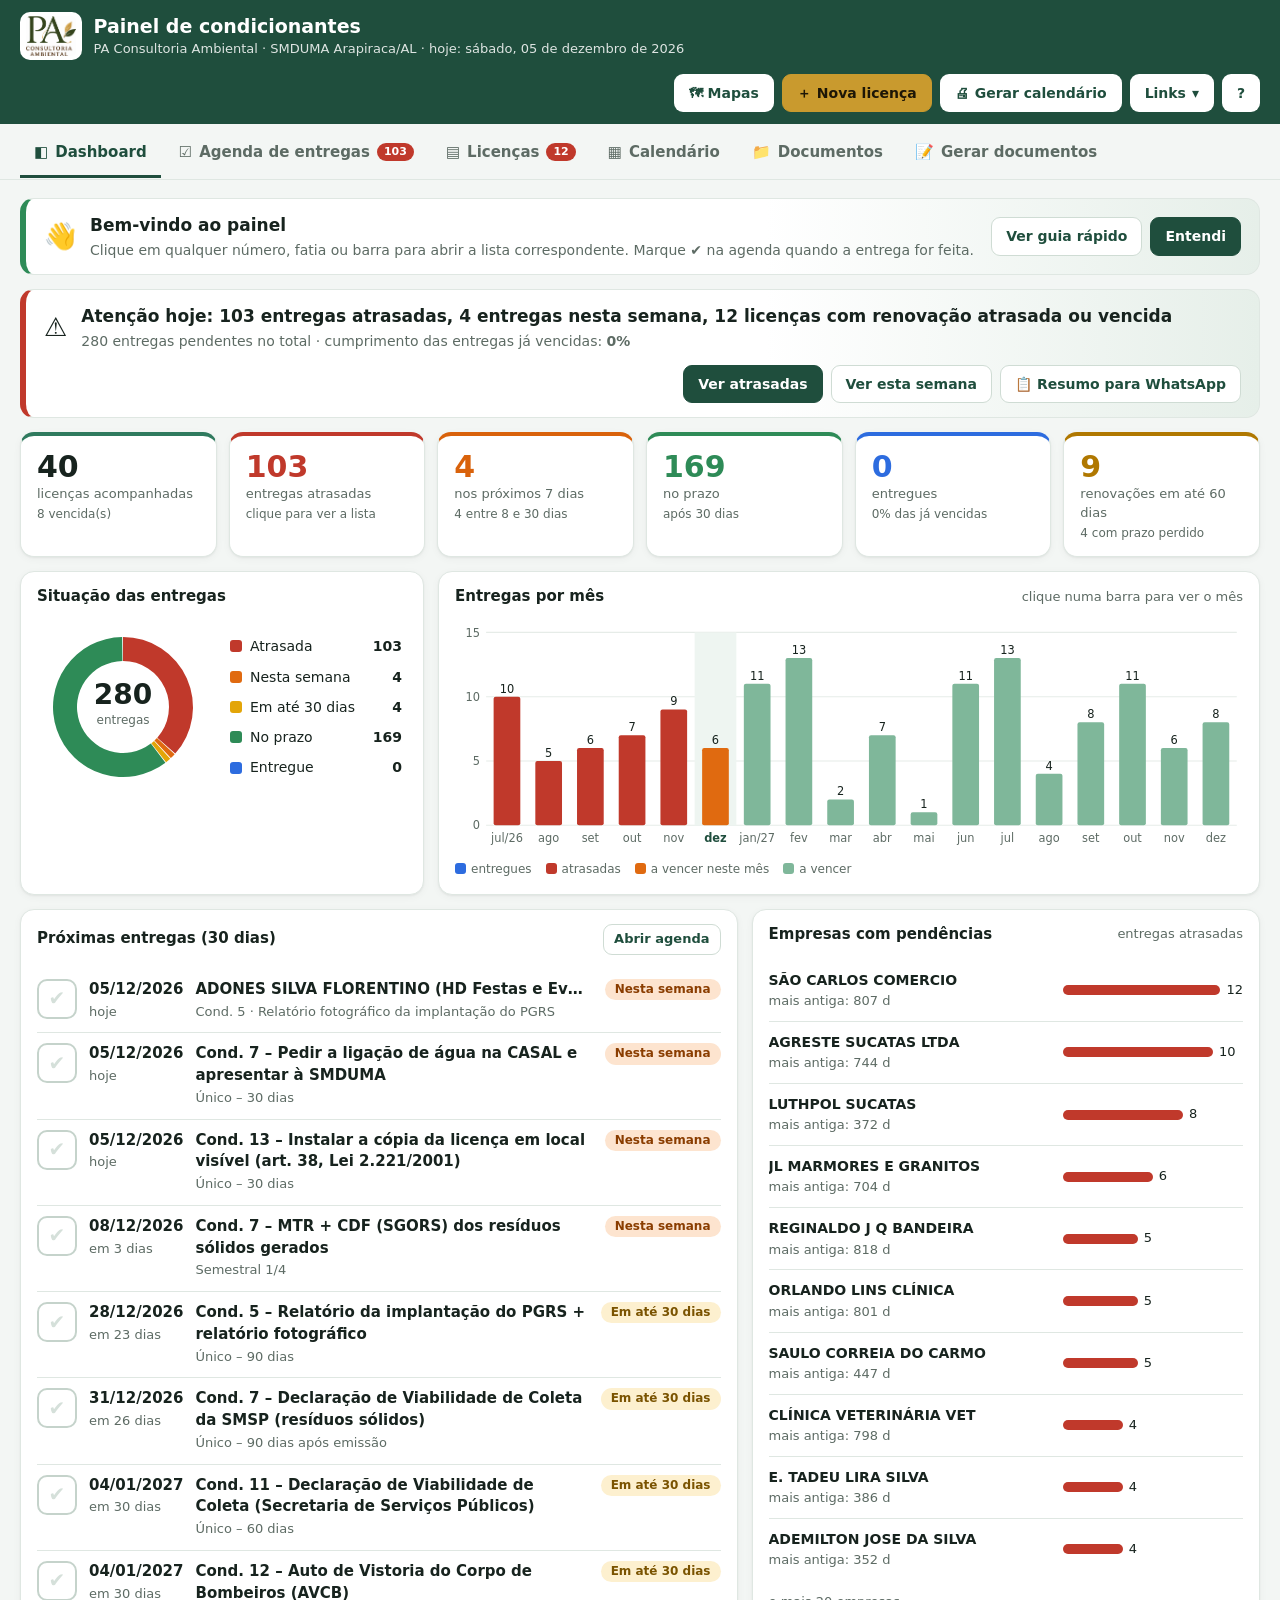
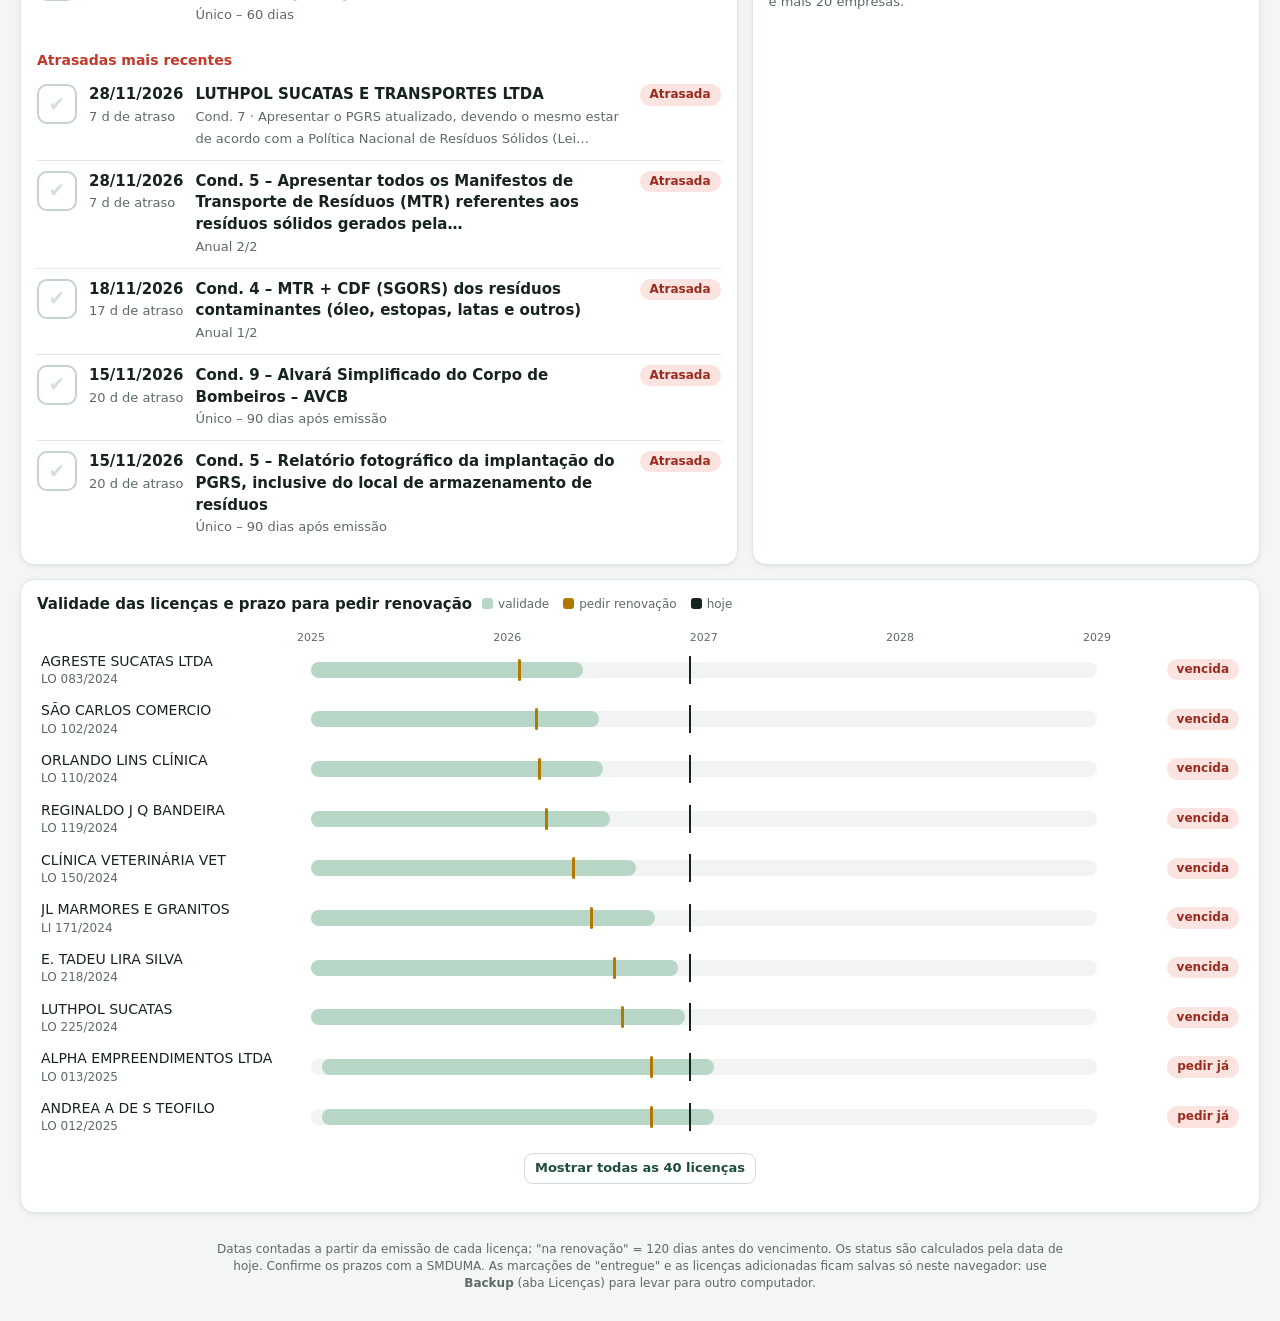
==== commit e784a7a9: "Painel: aba Gerar documentos (SMDUMA e IMA)" ====
--- a/painel/index.html
+++ b/painel/index.html
@@ -6,7 +6,7 @@
 <meta name="robots" content="noindex,nofollow">
 <title>Painel de Condicionantes – PA Consultoria Ambiental</title>
 <link rel="icon" href="logo.png">
-<link rel="stylesheet" href="painel.css?v=20261114">
+<link rel="stylesheet" href="painel.css?v=20261114d">
 </head>
 <body>
 <header class="topo">
@@ -24,6 +24,7 @@
     <details class="menu">
       <summary class="btn claro">Links <span aria-hidden="true">▾</span></summary>
       <div class="menu-itens">
+        <a target="_blank" rel="noopener" href="https://drive.google.com/drive/folders/1H-m5sgAn3eGnSQzXEbm3WDdDMIdScGkV">📂 Documentos das empresas (compartilhada)</a>
         <a target="_blank" rel="noopener" href="https://drive.google.com/drive/folders/1wivzbvHLdpMhCEGJZJw2WgVI0yJBQmaX">📁 Pasta no Drive</a>
         <a target="_blank" rel="noopener" href="https://drive.google.com/drive/folders/1QnI1jaTgVv947vLa1w5iox1MEt_NHwgX">📅 Calendários por empresa</a>
         <a target="_blank" rel="noopener" href="https://docs.google.com/spreadsheets/d/1_EM94xSt45RF1JFJarbFYRyDFWI4pXDGDk1e0CPdX4o">📊 Planilha dashboard</a>
@@ -39,6 +40,7 @@
   <button data-t="li"><span aria-hidden="true">▤</span> Licenças <b class="cont" id="cLi"></b></button>
   <button data-t="cl"><span aria-hidden="true">▦</span> Calendário</button>
   <button data-t="doc"><span aria-hidden="true">📁</span> Documentos</button>
+  <button data-t="ger"><span aria-hidden="true">📝</span> Gerar documentos</button>
 </nav>
 
 <main>
@@ -47,6 +49,7 @@
   <section id="li" hidden aria-label="Licenças"></section>
   <section id="cl" hidden aria-label="Calendário"></section>
   <section id="doc" hidden aria-label="Documentos por empresa"></section>
+  <section id="ger" hidden aria-label="Gerar documentos"></section>
 </main>
 
 <footer>
@@ -69,15 +72,16 @@
   <ol class="passos">
     <li><b>Dashboard</b> mostra o que precisa de atenção agora: entregas atrasadas, as da semana, as renovações que se aproximam e quais empresas estão com pendências. Clique em qualquer número ou barra para ver a lista.</li>
     <li><b>Agenda de entregas</b> lista todas as condicionantes por data. Quando uma entrega for feita, marque <span class="tag t-ent">✔</span> na linha. Se marcar por engano, use <b>Desfazer</b>.</li>
-    <li><b>Licenças</b> mostra cada licença com a validade e o andamento das entregas. Clique em <b>Detalhes</b> para ver tudo de uma empresa ou gerar o calendário em PDF.</li>
+    <li><b>Licenças</b> mostra cada licença com a validade e o andamento das entregas. Clique em <b>Detalhes</b> para ver tudo de uma empresa ou gerar o calendário em PDF. Em <b>📄 Licença</b> você guarda o PDF da licença e, quando a empresa renovar, usa <b>🔄 Registrar renovação</b>: a licença nova passa a valer e a antiga fica no histórico.</li>
     <li><b>Calendário</b> mostra o mês. Clique num dia para ver as entregas dele.</li>
     <li><b>Documentos</b> tem o checklist de cada empresa pelo órgão certo (<b>SMDUMA</b> – 26 campos do Integra, ou <b>IMA/AL</b> – lista da PA) e uma pasta para anexar os arquivos. Os arquivos ficam guardados só neste navegador.</li>
+    <li><b>Gerar documentos</b> monta requerimento, termo de ciência, declarações, procuração, justificativas e texto de publicação no modelo da <b>SMDUMA</b> ou do <b>IMA/AL</b>, buscando os dados da empresa na Receita pelo CNPJ. Sai pronto para imprimir/PDF ou para o Word.</li>
     <li><b>＋ Nova licença</b> cadastra uma licença: as datas das condicionantes são calculadas a partir da emissão.</li>
   </ol>
   <h4>Cores</h4>
   <p class="legenda-cores"><span class="tag t-atr">Atrasada</span> <span class="tag t-sem">Nesta semana</span> <span class="tag t-30">Em até 30 dias</span> <span class="tag t-ok">No prazo</span> <span class="tag t-ent">Entregue</span></p>
   <h4>Atalhos</h4>
-  <p><kbd>/</kbd> busca na agenda · <kbd>1</kbd> a <kbd>5</kbd> trocam de aba · <kbd>N</kbd> nova licença</p>
+  <p><kbd>/</kbd> busca na agenda · <kbd>1</kbd> a <kbd>6</kbd> trocam de aba · <kbd>N</kbd> nova licença</p>
   <p class="mut">As marcações ficam salvas neste navegador. Faça um <b>Backup</b> de vez em quando (aba Licenças) e use <b>Restaurar</b> em outro computador.</p>
 </div></dialog>
 
@@ -119,7 +123,9 @@
   <div class="rodape-form"><button class="btn" id="bGenOk" type="button">Gerar / imprimir PDF</button></div>
 </div></dialog>
 
-<script src="painel.js?v=20261114"></script>
-<script src="documentos.js?v=20261114"></script>
+<script src="painel.js?v=20261114d"></script>
+<script src="documentos.js?v=20261114d"></script>
+<script src="licenca.js?v=20261114d"></script>
+<script src="gerador.js?v=20261114e"></script>
 </body>
 </html>
--- a/painel/painel.css
+++ b/painel/painel.css
@@ -300,3 +300,32 @@
   .doc-tab td:nth-child(n+3) { grid-column: 2; padding-top: 0; } .doc-tab tr { border-bottom: 1px solid var(--ln); } }
 @media print { body.imprimindo-doc .doc-emps, body.imprimindo-doc .doc-arqs label, body.imprimindo-doc .doc-busca { display: none !important; }
   body.imprimindo-doc .doc-grade { display: block; } body.imprimindo-doc .doc-tab select, body.imprimindo-doc .doc-tab input { border: 0; padding: 0; appearance: none; } }
+
+/* ── licença original e renovações (Detalhes) ── */
+.lic-box { padding: 12px 14px; margin: 12px 0; }
+.lic-cab { display: flex; justify-content: space-between; align-items: center; gap: 10px; flex-wrap: wrap; }
+.lic-cab h4 { margin: 0; font-size: 15px; }
+.lic-vers { width: 100%; border-collapse: collapse; font-size: 13px; margin: 10px 0; }
+.lic-vers th { text-align: left; font-size: 11px; text-transform: uppercase; color: var(--m); padding: 6px; border-bottom: 2px solid var(--ln); }
+.lic-vers td { padding: 7px 6px; border-bottom: 1px solid var(--ln); }
+.lic-vers tr.antiga td { color: var(--m); }
+.lic-form { background: var(--g3); border-radius: 10px; padding: 12px; margin-top: 10px; font-size: 13.5px; }
+.lic-form p { margin: 0 0 8px; }
+.lic-campos { display: grid; grid-template-columns: repeat(auto-fit, minmax(150px, 1fr)); gap: 10px; margin-bottom: 8px; }
+.lic-form label { display: flex; flex-direction: column; gap: 3px; font-size: 12px; color: var(--m); }
+.lic-form label.lic-chk { flex-direction: row; align-items: center; gap: 6px; color: var(--t); font-size: 13px; }
+.lic-form input:not([type=checkbox]) { font: inherit; padding: 6px 8px; border: 1px solid var(--ln); border-radius: 8px; background: #fff; color: var(--t); }
+
+/* ── aba Gerar documentos ── */
+.ger { padding: 18px 20px; max-width: 1100px; margin: 0 auto; }
+.ger-topo { display: flex; justify-content: space-between; gap: 16px; flex-wrap: wrap; align-items: flex-start; }
+.ger-topo h2 { margin: 0 0 4px; } .ger mark { background: #ffff00; }
+.ger fieldset { border: 1px solid var(--ln); border-radius: 12px; padding: 10px 14px 14px; margin: 14px 0 0; }
+.ger legend { font-weight: 700; color: var(--g); padding: 0 6px; }
+.ger label { display: flex; flex-direction: column; gap: 3px; font-size: 12px; color: var(--m); }
+.ger input:not([type=checkbox]):not([type=radio]), .ger select, .ger textarea { font: inherit; font-size: 14px; padding: 7px 9px; border: 1px solid var(--ln);
+  border-radius: 8px; background: #fff; color: var(--t); }
+.ger-grade { display: grid; grid-template-columns: repeat(auto-fill, minmax(230px, 1fr)); gap: 10px; margin-bottom: 10px; }
+.ger-linha { display: flex; gap: 10px; align-items: flex-end; flex-wrap: wrap; margin-bottom: 10px; } .ger-linha .largo { flex: 1 1 320px; }
+.ger-chk, .ger-org { display: flex; flex-wrap: wrap; gap: 8px; }
+.ger .pill { flex-direction: row; align-items: center; gap: 6px; background: var(--g3); border-radius: 999px; padding: 6px 12px; color: var(--t); font-size: 13px; cursor: pointer; }
